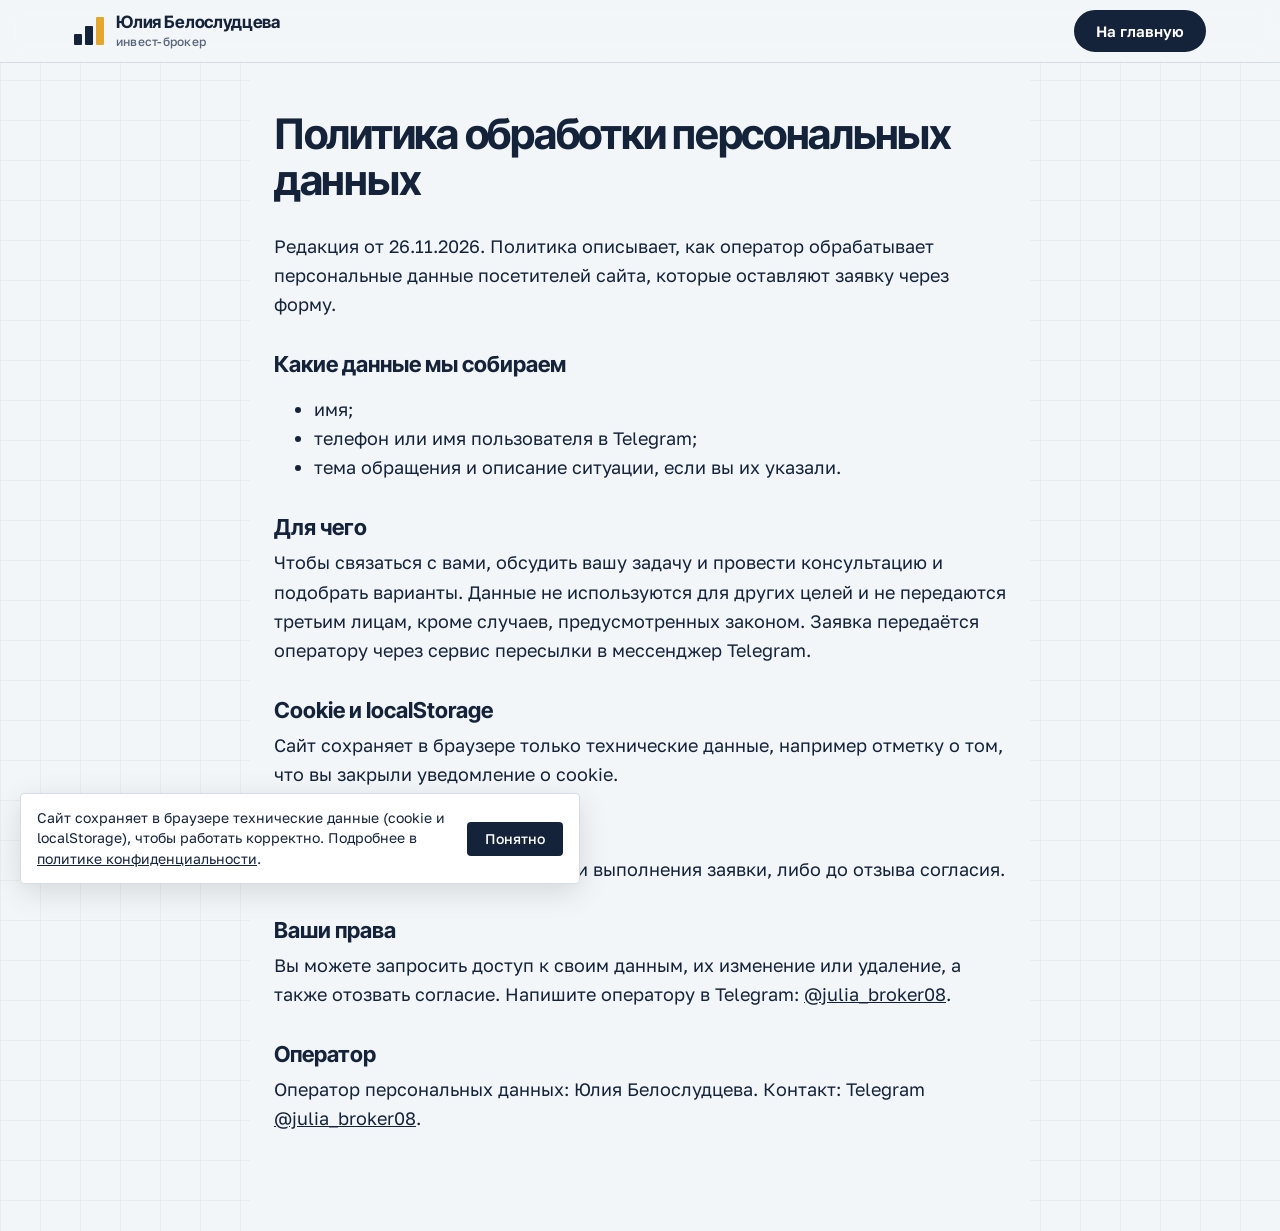
==== privacy.html @ 197d808e "Лендинг Юлии Белослудцевой" ====
<!DOCTYPE html>
<html lang="ru">
<head>
<meta charset="utf-8">
<meta name="viewport" content="width=device-width, initial-scale=1">
<title>Политика обработки персональных данных - Юлия Белослудцева, инвест-брокер</title>
<meta name="description" content="Как сайт обрабатывает персональные данные посетителей, оставивших заявку через форму.">
<meta name="robots" content="index, follow">
<link rel="canonical" href="https://murzzsite.github.io/julia-broker-invest/privacy.html">
<meta property="og:title" content="Политика обработки персональных данных - Юлия Белослудцева, инвест-брокер">
<meta property="og:description" content="Как сайт обрабатывает персональные данные посетителей, оставивших заявку через форму.">
<meta property="og:type" content="website">
<meta property="og:url" content="https://murzzsite.github.io/julia-broker-invest/privacy.html">
<meta property="og:locale" content="ru_RU">
<link href="https://fonts.googleapis.com/css2?family=Inter+Tight:wght@300..800&family=Golos+Text:wght@400..700&display=swap" rel="stylesheet">
<link rel="stylesheet" href="styles.css">
</head>
<body>
<header class="header"><div class="header__in"><a class="brand" href="./"><span class="brand__mark" aria-hidden="true"><i></i><i></i><i></i></span><span class="brand__name">Юлия Белослудцева<small>инвест-брокер</small></span></a><a class="btn btn--head" href="./" style="margin-left:auto">На главную</a></div></header>
<main class="legal">
  <h1>Политика обработки персональных данных</h1>
  <p>Редакция от 26.11.2026. Политика описывает, как оператор обрабатывает персональные данные посетителей сайта, которые оставляют заявку через форму.</p>
  <h2>Какие данные мы собираем</h2>
  <ul><li>имя;</li><li>телефон или имя пользователя в Telegram;</li><li>тема обращения и описание ситуации, если вы их указали.</li></ul>
  <h2>Для чего</h2>
  <p>Чтобы связаться с вами, обсудить вашу задачу и провести консультацию и подобрать варианты. Данные не используются для других целей и не передаются третьим лицам, кроме случаев, предусмотренных законом. Заявка передаётся оператору через сервис пересылки в мессенджер Telegram.</p>
  <h2>Cookie и localStorage</h2>
  <p>Сайт сохраняет в браузере только технические данные, например отметку о том, что вы закрыли уведомление о cookie.</p>
  <h2>Как долго хранятся</h2>
  <p>Пока это нужно для связи с вами и выполнения заявки, либо до отзыва согласия.</p>
  <h2>Ваши права</h2>
  <p>Вы можете запросить доступ к своим данным, их изменение или удаление, а также отозвать согласие. Напишите оператору в Telegram: <a href="https://t.me/julia_broker08">@julia_broker08</a>.</p>
  <h2>Оператор</h2>
  <p>Оператор персональных данных: Юлия Белослудцева. Контакт: Telegram <a href="https://t.me/julia_broker08">@julia_broker08</a>.</p>
</main>
<script src="cookie.js" defer></script>
</body>
</html>
---- styles.css ----
:root{
  --bg:#F3F6F8; --paper:#FFFFFF; --ink:#14233A; --muted:#55657A; --line:#D5DCE5; --teal:#1E7F74; --teal-soft:#DCEEEA; --gold:#E3A72F; --gold-soft:#FBEFD0;
  --mk-bg:var(--bg); --mk-text:var(--ink); --mk-accent:var(--ink); --mk-on-accent:#fff; --mk-surface:#fff; --mk-muted:var(--muted); --mk-fill:rgba(20,35,58,.07); --mk-r-pill:999px;
  --font-display:'Inter Tight','Golos Text','Segoe UI',Arial,sans-serif;
  --font-text:'Golos Text','Segoe UI',Arial,sans-serif;
  --wrap:1180px;
}
*{box-sizing:border-box}
html{scroll-behavior:auto;-webkit-text-size-adjust:100%}
body{margin:0;color:var(--ink);font:400 18px/1.62 var(--font-text);overflow-x:clip;
  background-color:var(--bg);
  background-image:linear-gradient(rgba(20,35,58,.045) 1px,transparent 1px),linear-gradient(90deg,rgba(20,35,58,.045) 1px,transparent 1px);
  background-size:40px 40px}
img,svg{max-width:100%}
a{color:inherit}
h1,h2,h3,p{margin-top:0}
.wrap{width:100%;max-width:var(--wrap);margin:0 auto;padding:0 24px}
.skip{position:absolute;left:-999px;top:8px;background:var(--ink);color:#fff;padding:10px 14px;z-index:99;border-radius:6px}
.skip:focus{left:8px}
:focus-visible{outline:3px solid var(--teal);outline-offset:3px;border-radius:4px}

/* header */
.header{position:sticky;top:0;z-index:50;background:rgba(243,246,248,.92);backdrop-filter:blur(10px);border-bottom:1px solid var(--line)}
.header__in{max-width:var(--wrap);margin:0 auto;padding:10px 24px;display:flex;align-items:center;gap:28px}
.brand{display:flex;align-items:center;gap:12px;text-decoration:none}
.brand__mark{display:flex;align-items:flex-end;gap:3px;height:28px}
.brand__mark i{display:block;width:8px;background:var(--ink);border-radius:1px}
.brand__mark i:nth-child(1){height:11px}.brand__mark i:nth-child(2){height:19px}.brand__mark i:nth-child(3){height:28px;background:var(--gold)}
.brand__name{display:flex;flex-direction:column;font:700 17px/1.1 var(--font-display);letter-spacing:-.01em}
.brand__name small{font:500 12px/1.3 var(--font-text);color:var(--muted);letter-spacing:.02em;margin-top:2px}
.nav{display:flex;gap:26px;margin-left:auto;font-weight:500;font-size:16px}
.nav a{text-decoration:none}
.btn{display:inline-flex;align-items:center;justify-content:center;padding:13px 24px;border-radius:999px;border:2px solid var(--ink);background:var(--ink);color:#fff;font:600 16px/1.2 var(--font-text);text-decoration:none;cursor:pointer;transition:background .25s,color .25s,border-color .25s;text-align:center}
.btn:hover{background:var(--teal);border-color:var(--teal)}
.btn--head{padding:10px 20px;font-size:15px;white-space:nowrap}
.btn--big{padding:16px 30px;font-size:17px}
.btn--ghost{background:transparent;color:var(--ink)}
.btn--ghost:hover{background:var(--ink);border-color:var(--ink);color:#fff}

.kicker{font:600 14px/1.4 var(--font-text);letter-spacing:.04em;color:var(--teal);margin:0 0 18px}
.h2{font:700 clamp(27px,3.6vw,46px)/1.1 var(--font-display);letter-spacing:-.03em;margin:0 0 28px;text-wrap:balance;overflow-wrap:anywhere}

/* hero */
.hero{padding:56px 0 56px}
.hero__grid{display:grid;grid-template-columns:7fr 5fr;gap:48px;align-items:center}
.hero__h1{font:700 clamp(32px,4.4vw,62px)/1.04 var(--font-display);letter-spacing:-.04em;margin:0 0 26px;text-wrap:balance;overflow-wrap:anywhere}
.hero__lead{font-size:clamp(17px,1.6vw,20px);max-width:35em;margin:0 0 32px;color:#2b3b52}
.hero__cta{display:flex;flex-wrap:wrap;gap:14px}
.hero__art{margin:0;justify-self:end;width:100%;max-width:460px}
#stairs{display:block;width:100%;height:auto;overflow:visible}
#stairs .ground{stroke:var(--ink);stroke-width:2}
#stairs .blk{transform-box:fill-box;transform-origin:50% 100%;transition:transform .35s cubic-bezier(.22,1,.36,1)}
#stairs .blk.rise{animation:rise .9s cubic-bezier(.22,1,.36,1) both;animation-delay:calc(var(--i)*.13s)}
#stairs .blk:hover,#stairs .blk.hot{transform:translateY(-8px)}
#stairs .body{fill:var(--paper);stroke:var(--ink);stroke-width:2}
#stairs .win{fill:var(--line)}
#stairs .win.lit{fill:var(--gold)}
#stairs .num{fill:var(--ink)}
#stairs .numt{fill:#fff;font:700 15px var(--font-display);text-anchor:middle}
#stairs .blk:last-child .num{fill:var(--teal)}
@keyframes rise{from{transform:scaleY(.05);opacity:0}to{transform:none;opacity:1}}
.legend{list-style:none;margin:14px 0 8px;padding:0;display:flex;flex-wrap:wrap;gap:6px 14px;counter-reset:l;font-size:14px;color:var(--muted)}
.legend li{counter-increment:l;cursor:default;transition:color .2s}
.legend li::before{content:counter(l);display:inline-grid;place-items:center;width:20px;height:20px;margin-right:6px;border-radius:50%;background:var(--ink);color:#fff;font:600 12px var(--font-text)}
.legend li.hot{color:var(--ink)}
.hero__art figcaption{font-size:14px;color:var(--muted)}

/* facts */
.facts{background:var(--paper);border-block:1px solid var(--line)}
.facts__row{display:grid;grid-template-columns:repeat(4,1fr)}
.facts p{margin:0;padding:24px 22px;border-left:1px solid var(--line)}
.facts p:first-child{border-left:0;padding-left:0}
.facts b{display:block;font:700 clamp(21px,2.3vw,30px)/1.15 var(--font-display);letter-spacing:-.02em;color:var(--teal)}
.facts span{font-size:15px;color:var(--muted)}

/* but */
.but{padding:96px 0 40px}
.but__list{list-style:none;margin:0;padding:0}
.but__list li{display:grid;grid-template-columns:5fr 7fr;gap:40px;align-items:baseline;padding:28px 0;border-top:1px solid var(--line)}
.but__list li:last-child{border-bottom:1px solid var(--line)}
.but__q{margin:0;font:600 clamp(20px,2.2vw,28px)/1.2 var(--font-display);letter-spacing:-.02em;text-decoration:line-through;text-decoration-color:var(--gold);text-decoration-thickness:3px;text-decoration-skip-ink:none}
.but__a{margin:0;color:#2b3b52}

/* services */
.svc{padding:72px 0 80px}
.svc__main{display:flex;gap:32px;align-items:center;justify-content:space-between;flex-wrap:wrap;background:var(--ink);color:#fff;border-radius:6px;padding:34px 36px;margin-bottom:36px}
.svc__main h3{font:700 clamp(22px,2.6vw,32px)/1.15 var(--font-display);letter-spacing:-.02em;margin:0 0 10px}
.svc__main p{margin:0;max-width:34em;color:#d7e0ec}
.svc__price{display:flex;align-items:center;gap:22px}
.svc__price b{font:700 clamp(32px,4vw,52px)/1 var(--font-display);letter-spacing:-.03em;color:var(--gold)}
.svc__price .btn{background:#fff;color:var(--ink);border-color:#fff}
.svc__price .btn:hover{background:var(--gold);border-color:var(--gold)}
.svc__list{list-style:none;margin:0;padding:0;display:grid;grid-template-columns:repeat(2,1fr);gap:0 56px}
.svc__list li{display:grid;grid-template-columns:44px 1fr;gap:12px;padding:22px 0;border-top:1px solid var(--line)}
.svc__list span{font:700 15px/1.8 var(--font-display);color:var(--teal)}
.svc__list h3{font:650 21px/1.25 var(--font-display);letter-spacing:-.01em;margin:0 0 6px}
.svc__list p{margin:0;color:var(--muted);font-size:16px}

/* scene */
.scene{position:relative;height:560vh;background:var(--paper);border-block:1px solid var(--line)}
.scene__stick{position:sticky;top:60px;height:calc(100vh - 60px);height:calc(100svh - 60px);display:flex;align-items:center}
.scene__grid{display:grid;grid-template-columns:5fr 6fr;gap:40px;align-items:center}
.steps{position:relative;min-height:290px}
.step{position:absolute;inset:0 auto auto 0;width:100%;opacity:0;transform:translateY(16px);transition:opacity .45s,transform .5s cubic-bezier(.22,1,.36,1);pointer-events:none}
.step.on{opacity:1;transform:none;pointer-events:auto}
.step__n{display:block;font:700 15px var(--font-display);color:var(--gold);letter-spacing:.06em;margin-bottom:8px}
.step h2{font:700 clamp(28px,3.4vw,44px)/1.05 var(--font-display);letter-spacing:-.035em;margin:0 0 14px}
.step p{margin:0;font-size:18px;color:#2b3b52;max-width:30em}
.scene__nav{display:flex;align-items:center;gap:18px;flex-wrap:wrap;margin-top:12px}
#ticks{display:flex;gap:8px;list-style:none;margin:0;padding:0}
#ticks button{width:40px;height:40px;border-radius:50%;border:2px solid var(--line);background:var(--paper);font:600 14px var(--font-text);color:var(--muted);cursor:pointer;transition:all .25s}
#ticks button.done{background:var(--teal-soft);border-color:var(--teal);color:var(--teal)}
#ticks button.cur{background:var(--ink);border-color:var(--ink);color:#fff}
.scene__cap{margin:0;font-size:14px;color:var(--muted)}
.scene__art svg{display:block;width:100%;height:auto;max-height:calc(100svh - 150px)}
.sc .grid{stroke:rgba(20,35,58,.07);stroke-width:1}
.sc .ground{stroke:var(--ink);stroke-width:2}
.sc .dash{fill:none;stroke:var(--muted);stroke-width:2;stroke-dasharray:7 7;transition:stroke .5s,fill .5s}
.sc.s5 .dash{stroke:var(--teal);stroke-dasharray:0;fill:var(--teal-soft)}
.sc-el{transform-box:fill-box;transform-origin:50% 100%}
.js .sc-el{opacity:0;transform:translateY(16px) scale(.92);transition:opacity .5s,transform .6s cubic-bezier(.22,1,.36,1);transition-delay:var(--d,0s)}
.js .sc-el.on{opacity:1;transform:none}
.js .sc-el.fl{transform:scaleY(.1)}
.js .sc-el.fl.on{transform:none}
.js .sc.s3 .opt:not(.chosen){opacity:.28}
.sc .shape{fill:var(--paper);stroke:var(--ink);stroke-width:2.5}
.sc .seed{fill:var(--gold-soft);stroke:var(--ink);stroke-width:2.5}
.sc .floor{fill:var(--paper);stroke:var(--ink);stroke-width:2}
.sc .floor.top{fill:var(--gold-soft)}
.sc .lab{font:700 15px var(--font-display);fill:var(--ink);text-anchor:middle}
.sc .check{fill:var(--teal)}
.sc .tick{stroke:var(--line);stroke-width:4;stroke-linecap:round}
.sc .tick.on{stroke:var(--teal)}
.sc .roof{fill:var(--ink)}
.sc .hatch{stroke:var(--muted);stroke-width:1.5}

/* picks */
.picks{padding:96px 0 80px}
.pill-wrap{margin-bottom:28px;max-width:100%;overflow-x:auto}
.pick{background:var(--paper);border:1px solid var(--line);border-left:6px solid var(--gold);border-radius:4px;padding:32px 34px;max-width:820px}
.pick__tag{font:600 14px var(--font-text);color:var(--teal);margin:0 0 10px}
.pick h3{font:700 clamp(23px,2.7vw,34px)/1.15 var(--font-display);letter-spacing:-.025em;margin:0 0 12px}
.pick p{color:#2b3b52}
.pick__cta{display:flex;gap:12px;flex-wrap:wrap;margin-top:22px}
.pick.swap{animation:swap .45s cubic-bezier(.22,1,.36,1)}
@keyframes swap{from{opacity:0;transform:translateY(10px)}to{opacity:1;transform:none}}

/* referral */
.ref{padding:40px 0 90px}
.ref__grid{display:grid;grid-template-columns:4fr 8fr;gap:48px;align-items:center;background:var(--teal-soft);border-radius:6px;padding-block:48px;max-width:calc(var(--wrap) - 48px)}
.ref__art{width:100%;max-width:300px;height:auto}
.ref__art circle{fill:var(--paper);stroke:var(--teal);stroke-width:3}
.ref__art .ref__c{fill:var(--gold);stroke:none}
.ref__link{stroke:var(--teal);stroke-width:2.5;stroke-dasharray:6 6;animation:dash 2.4s linear infinite}
@keyframes dash{to{stroke-dashoffset:-24}}
.ref__p{max-width:36em;margin-bottom:24px}

/* about */
.about{padding:80px 0}
.about__grid{display:grid;grid-template-columns:7fr 5fr;gap:56px;align-items:start}
.about__links,.contact__list{list-style:none;margin:26px 0 0;padding:0}
.about__links li,.contact__list li{display:flex;gap:18px;padding:12px 0;border-top:1px solid var(--line)}
.about__links span,.contact__list span{width:110px;flex:0 0 auto;color:var(--muted);font-size:15px}
.about__links a,.contact__list a{font-weight:600;overflow-wrap:anywhere}
.mission{margin:0;padding:34px 32px;background:var(--gold-soft);border-radius:4px;border-left:6px solid var(--gold)}
.mission p{font:650 clamp(22px,2.5vw,32px)/1.22 var(--font-display);letter-spacing:-.025em;margin:0 0 18px}
.mission footer{font-size:15px;color:var(--muted)}

.who{padding:20px 0 80px}
.who__grid{display:grid;grid-template-columns:5fr 7fr;gap:48px;align-items:start;border-top:1px solid var(--line);padding-top:56px}
.who .note{font-size:15px;color:var(--muted);border-left:3px solid var(--line);padding-left:14px;margin-top:20px}

/* faq */
.faq{padding:30px 0 90px}
.faq__in{max-width:860px;margin-left:auto;margin-right:auto}
details{border-top:1px solid var(--line);padding:4px 0}
details:last-of-type{border-bottom:1px solid var(--line)}
summary{cursor:pointer;list-style:none;padding:18px 36px 18px 0;font:600 20px/1.3 var(--font-display);position:relative}
summary::-webkit-details-marker{display:none}
summary::after{content:'+';position:absolute;right:4px;top:50%;transform:translateY(-50%);font:400 28px/1 var(--font-text);color:var(--teal);transition:transform .25s}
details[open] summary::after{transform:translateY(-50%) rotate(45deg)}
details p{margin:0 0 18px;color:#2b3b52;max-width:42em}

/* contact */
.contact{padding:84px 0 96px;background:var(--paper);border-top:1px solid var(--line)}
.contact__grid{display:grid;grid-template-columns:5fr 6fr;gap:56px;align-items:start}
.form{display:grid;gap:16px;background:var(--bg);border:1px solid var(--line);border-radius:6px;padding:28px}
.form label{display:grid;gap:6px;font:600 15px var(--font-text)}
.form input[type=text],.form select{width:100%;padding:13px 14px;border:1.5px solid var(--line);border-radius:4px;background:#fff;font:400 17px var(--font-text);color:var(--ink)}
.form input:focus,.form select:focus{outline:3px solid rgba(30,127,116,.35);border-color:var(--teal)}
.form .form__ok{grid-template-columns:22px 1fr;align-items:start;font-weight:400;font-size:14px;color:var(--muted)}
.form__ok input{width:20px;height:20px;margin-top:2px;accent-color:var(--teal)}
.form .btn{width:100%}
.form__msg{margin:0;min-height:1.4em;font-size:15px;color:var(--teal)}
.form__msg.err{color:#B3261E}

.footer{padding:36px 0;border-top:1px solid var(--line);font-size:14px;color:var(--muted)}
.footer__in p{margin:0 0 8px}
.footer__note{max-width:60em}

/* legal */
.legal{max-width:780px;margin:0 auto;padding:48px 24px 80px;background:var(--bg)}
.legal h1{font:700 clamp(28px,4vw,42px)/1.1 var(--font-display);letter-spacing:-.03em}
.legal h2{font:700 22px var(--font-display);margin:32px 0 8px}

@media (max-width:980px){
  .nav{display:none}
  .header__in{justify-content:space-between}
  .hero__grid,.about__grid,.contact__grid,.who__grid,.ref__grid{grid-template-columns:1fr;gap:32px}
  .hero__art{justify-self:start;max-width:440px}
  .but__list li{grid-template-columns:1fr;gap:10px}
  .facts__row{grid-template-columns:1fr 1fr}
  .facts p:nth-child(3){border-left:0;padding-left:0}
  .svc__list{grid-template-columns:1fr}
  .scene{height:520vh}
  .scene__grid{grid-template-columns:1fr;gap:10px}
  .scene__art{order:-1}
  .scene__art svg{max-height:38svh}
  .steps{min-height:230px}
  .ref__grid{margin-inline:24px;padding-inline:24px}
  .ref__art{max-width:200px}
}
@media (max-width:560px){
  body{font-size:17px}
  .wrap{padding:0 16px}
  .header__in{padding:8px 16px;gap:10px}
  .brand__name{font-size:15px}
  .brand__mark{height:24px}
  .btn--head{padding:9px 14px;font-size:14px}
  .hero{padding:32px 0 40px}
  .hero__cta .btn{width:100%}
  .svc__main{padding:26px 20px}
  .svc__price{flex-wrap:wrap}
  .step p{font-size:16px}
  .steps{min-height:250px}
  .pick{padding:24px 20px}
  .form{padding:20px 16px}
  .ref__grid{margin-inline:16px;padding-inline:20px}
  .about__links span,.contact__list span{width:92px}
  .but{padding-top:64px}
}
@media (prefers-reduced-motion:reduce){
  #stairs .blk.rise,.ref__link,.pick.swap{animation:none}
  .js .sc-el,.step{transition:none}
}
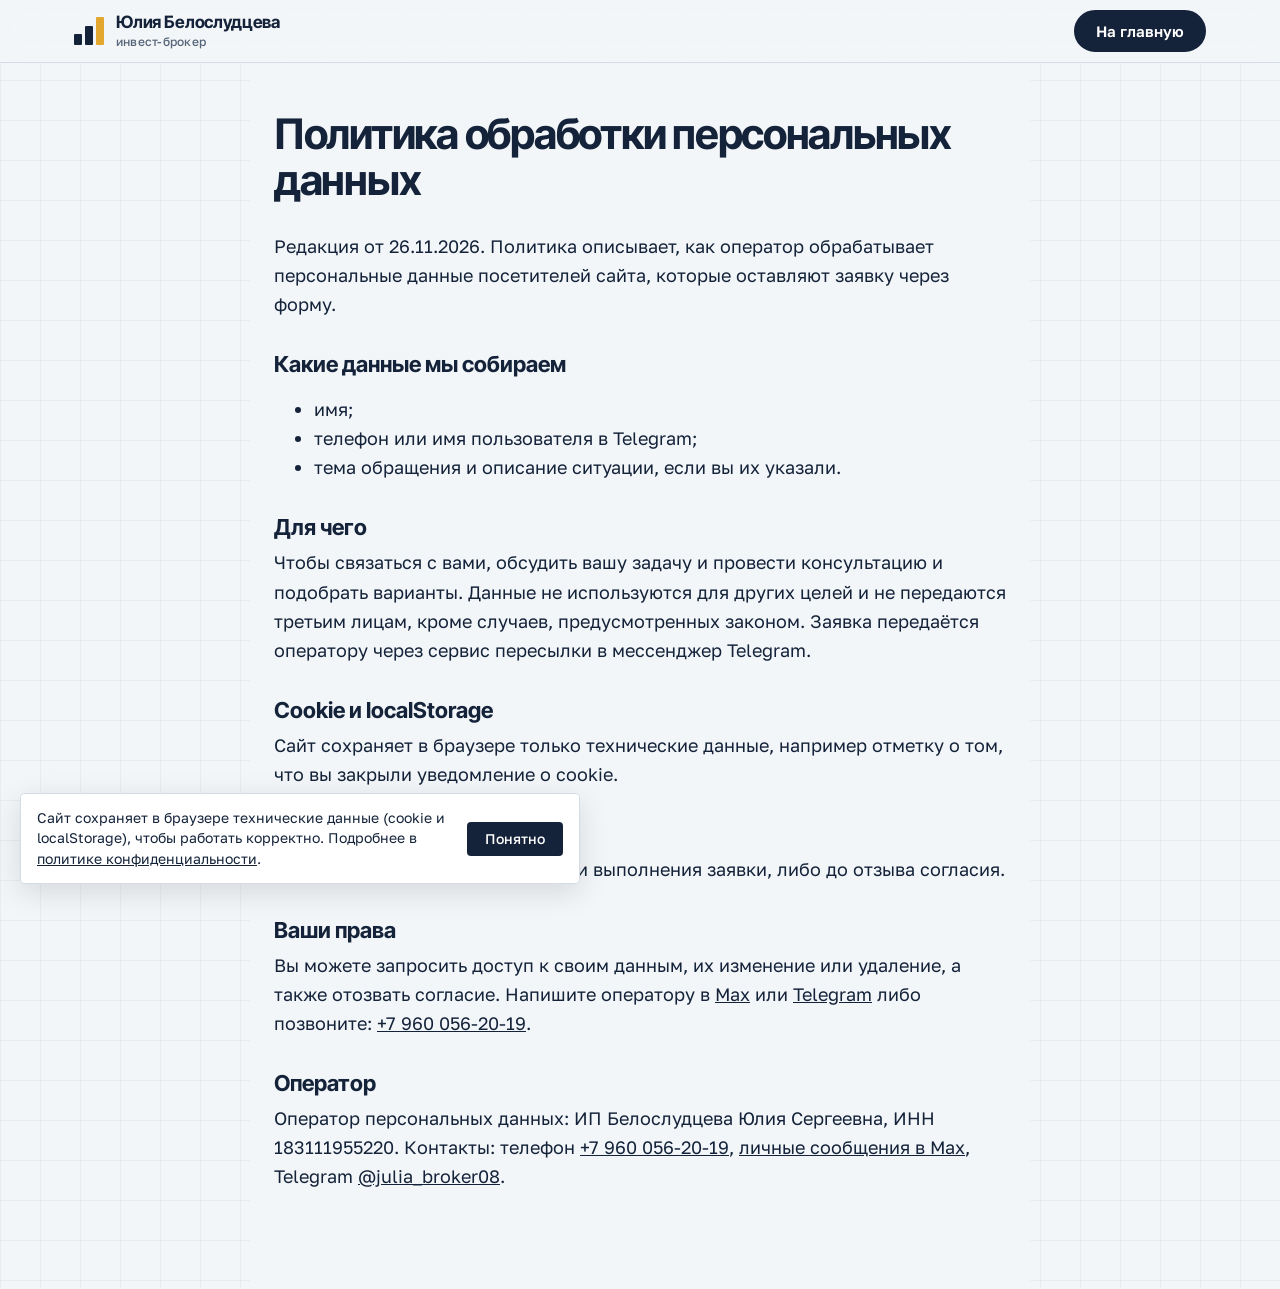
==== commit 0f623fcd: "Контакты: Max, телефон, реквизиты ИП в политике и подвале Co-Authored-By: Claude Sonnet 5.5 <noreply" ====
--- a/privacy.html
+++ b/privacy.html
@@ -29,9 +29,9 @@
   <h2>Как долго хранятся</h2>
   <p>Пока это нужно для связи с вами и выполнения заявки, либо до отзыва согласия.</p>
   <h2>Ваши права</h2>
-  <p>Вы можете запросить доступ к своим данным, их изменение или удаление, а также отозвать согласие. Напишите оператору в Telegram: <a href="https://t.me/julia_broker08">@julia_broker08</a>.</p>
+  <p>Вы можете запросить доступ к своим данным, их изменение или удаление, а также отозвать согласие. Напишите оператору в <a href="https://max.ru/u/f9LHodD0cOIY1v8E8bU9qnGi7eqMhHEWjQs95yUBlRw1Ous1c_RonxA1p4E">Max</a> или <a href="https://t.me/julia_broker08">Telegram</a> либо позвоните: <a href="tel:+79600562019">+7 960 056-20-19</a>.</p>
   <h2>Оператор</h2>
-  <p>Оператор персональных данных: Юлия Белослудцева. Контакт: Telegram <a href="https://t.me/julia_broker08">@julia_broker08</a>.</p>
+  <p>Оператор персональных данных: ИП Белослудцева Юлия Сергеевна, ИНН 183111955220. Контакты: телефон <a href="tel:+79600562019">+7 960 056-20-19</a>, <a href="https://max.ru/u/f9LHodD0cOIY1v8E8bU9qnGi7eqMhHEWjQs95yUBlRw1Ous1c_RonxA1p4E">личные сообщения в Max</a>, Telegram <a href="https://t.me/julia_broker08">@julia_broker08</a>.</p>
 </main>
 <script src="cookie.js" defer></script>
 </body>
--- a/styles.css
+++ b/styles.css
@@ -33,6 +33,7 @@
 .btn{display:inline-flex;align-items:center;justify-content:center;padding:13px 24px;border-radius:999px;border:2px solid var(--ink);background:var(--ink);color:#fff;font:600 16px/1.2 var(--font-text);text-decoration:none;cursor:pointer;transition:background .25s,color .25s,border-color .25s;text-align:center}
 .btn:hover{background:var(--teal);border-color:var(--teal)}
 .btn--head{padding:10px 20px;font-size:15px;white-space:nowrap}
+.btn--call{margin-left:0}
 .btn--big{padding:16px 30px;font-size:17px}
 .btn--ghost{background:transparent;color:var(--ink)}
 .btn--ghost:hover{background:var(--ink);border-color:var(--ink);color:#fff}
@@ -42,7 +43,7 @@
 
 /* hero */
 .hero{padding:56px 0 56px}
-.hero__grid{display:grid;grid-template-columns:7fr 5fr;gap:48px;align-items:center}
+.hero__grid{display:grid;grid-template-columns:minmax(0,7fr) minmax(0,5fr);gap:48px;align-items:center}
 .hero__h1{font:700 clamp(32px,4.4vw,62px)/1.04 var(--font-display);letter-spacing:-.04em;margin:0 0 26px;text-wrap:balance;overflow-wrap:anywhere}
 .hero__lead{font-size:clamp(17px,1.6vw,20px);max-width:35em;margin:0 0 32px;color:#2b3b52}
 .hero__cta{display:flex;flex-wrap:wrap;gap:14px}
@@ -76,7 +77,7 @@
 /* but */
 .but{padding:96px 0 40px}
 .but__list{list-style:none;margin:0;padding:0}
-.but__list li{display:grid;grid-template-columns:5fr 7fr;gap:40px;align-items:baseline;padding:28px 0;border-top:1px solid var(--line)}
+.but__list li{display:grid;grid-template-columns:minmax(0,5fr) minmax(0,7fr);gap:40px;align-items:baseline;padding:28px 0;border-top:1px solid var(--line)}
 .but__list li:last-child{border-bottom:1px solid var(--line)}
 .but__q{margin:0;font:600 clamp(20px,2.2vw,28px)/1.2 var(--font-display);letter-spacing:-.02em;text-decoration:line-through;text-decoration-color:var(--gold);text-decoration-thickness:3px;text-decoration-skip-ink:none}
 .but__a{margin:0;color:#2b3b52}
@@ -99,7 +100,7 @@
 /* scene */
 .scene{position:relative;height:560vh;background:var(--paper);border-block:1px solid var(--line)}
 .scene__stick{position:sticky;top:60px;height:calc(100vh - 60px);height:calc(100svh - 60px);display:flex;align-items:center}
-.scene__grid{display:grid;grid-template-columns:5fr 6fr;gap:40px;align-items:center}
+.scene__grid{display:grid;grid-template-columns:minmax(0,5fr) minmax(0,6fr);gap:40px;align-items:center}
 .steps{position:relative;min-height:290px}
 .step{position:absolute;inset:0 auto auto 0;width:100%;opacity:0;transform:translateY(16px);transition:opacity .45s,transform .5s cubic-bezier(.22,1,.36,1);pointer-events:none}
 .step.on{opacity:1;transform:none;pointer-events:auto}
@@ -147,7 +148,7 @@
 
 /* referral */
 .ref{padding:40px 0 90px}
-.ref__grid{display:grid;grid-template-columns:4fr 8fr;gap:48px;align-items:center;background:var(--teal-soft);border-radius:6px;padding-block:48px;max-width:calc(var(--wrap) - 48px)}
+.ref__grid{display:grid;grid-template-columns:minmax(0,4fr) minmax(0,8fr);gap:48px;align-items:center;background:var(--teal-soft);border-radius:6px;padding-block:48px;max-width:calc(var(--wrap) - 48px)}
 .ref__art{width:100%;max-width:300px;height:auto}
 .ref__art circle{fill:var(--paper);stroke:var(--teal);stroke-width:3}
 .ref__art .ref__c{fill:var(--gold);stroke:none}
@@ -157,7 +158,7 @@
 
 /* about */
 .about{padding:80px 0}
-.about__grid{display:grid;grid-template-columns:7fr 5fr;gap:56px;align-items:start}
+.about__grid{display:grid;grid-template-columns:minmax(0,7fr) minmax(0,5fr);gap:56px;align-items:start}
 .about__links,.contact__list{list-style:none;margin:26px 0 0;padding:0}
 .about__links li,.contact__list li{display:flex;gap:18px;padding:12px 0;border-top:1px solid var(--line)}
 .about__links span,.contact__list span{width:110px;flex:0 0 auto;color:var(--muted);font-size:15px}
@@ -167,7 +168,7 @@
 .mission footer{font-size:15px;color:var(--muted)}
 
 .who{padding:20px 0 80px}
-.who__grid{display:grid;grid-template-columns:5fr 7fr;gap:48px;align-items:start;border-top:1px solid var(--line);padding-top:56px}
+.who__grid{display:grid;grid-template-columns:minmax(0,5fr) minmax(0,7fr);gap:48px;align-items:start;border-top:1px solid var(--line);padding-top:56px}
 .who .note{font-size:15px;color:var(--muted);border-left:3px solid var(--line);padding-left:14px;margin-top:20px}
 
 /* faq */
@@ -183,7 +184,7 @@
 
 /* contact */
 .contact{padding:84px 0 96px;background:var(--paper);border-top:1px solid var(--line)}
-.contact__grid{display:grid;grid-template-columns:5fr 6fr;gap:56px;align-items:start}
+.contact__grid{display:grid;grid-template-columns:minmax(0,5fr) minmax(0,6fr);gap:56px;align-items:start}
 .form{display:grid;gap:16px;background:var(--bg);border:1px solid var(--line);border-radius:6px;padding:28px}
 .form label{display:grid;gap:6px;font:600 15px var(--font-text)}
 .form input[type=text],.form select{width:100%;padding:13px 14px;border:1.5px solid var(--line);border-radius:4px;background:#fff;font:400 17px var(--font-text);color:var(--ink)}
@@ -206,18 +207,18 @@
 @media (max-width:980px){
   .nav{display:none}
   .header__in{justify-content:space-between}
-  .hero__grid,.about__grid,.contact__grid,.who__grid,.ref__grid{grid-template-columns:1fr;gap:32px}
+  .hero__grid,.about__grid,.contact__grid,.who__grid,.ref__grid{grid-template-columns:minmax(0,1fr);gap:32px}
   .hero__art{justify-self:start;max-width:440px}
-  .but__list li{grid-template-columns:1fr;gap:10px}
-  .facts__row{grid-template-columns:1fr 1fr}
+  .but__list li{grid-template-columns:minmax(0,1fr);gap:10px}
+  .facts__row{grid-template-columns:minmax(0,1fr) minmax(0,1fr)}
   .facts p:nth-child(3){border-left:0;padding-left:0}
   .svc__list{grid-template-columns:1fr}
   .scene{height:520vh}
-  .scene__grid{grid-template-columns:1fr;gap:10px}
+  .scene__grid{grid-template-columns:minmax(0,1fr);gap:10px}
   .scene__art{order:-1}
   .scene__art svg{max-height:38svh}
   .steps{min-height:230px}
-  .ref__grid{margin-inline:24px;padding-inline:24px}
+  .ref__grid{width:calc(100% - 48px);padding-inline:24px}
   .ref__art{max-width:200px}
 }
 @media (max-width:560px){
@@ -227,6 +228,7 @@
   .brand__name{font-size:15px}
   .brand__mark{height:24px}
   .btn--head{padding:9px 14px;font-size:14px}
+  .btn--consult{display:none}
   .hero{padding:32px 0 40px}
   .hero__cta .btn{width:100%}
   .svc__main{padding:26px 20px}
@@ -235,7 +237,7 @@
   .steps{min-height:250px}
   .pick{padding:24px 20px}
   .form{padding:20px 16px}
-  .ref__grid{margin-inline:16px;padding-inline:20px}
+  .ref__grid{width:calc(100% - 32px);padding-inline:20px}
   .about__links span,.contact__list span{width:92px}
   .but{padding-top:64px}
 }
